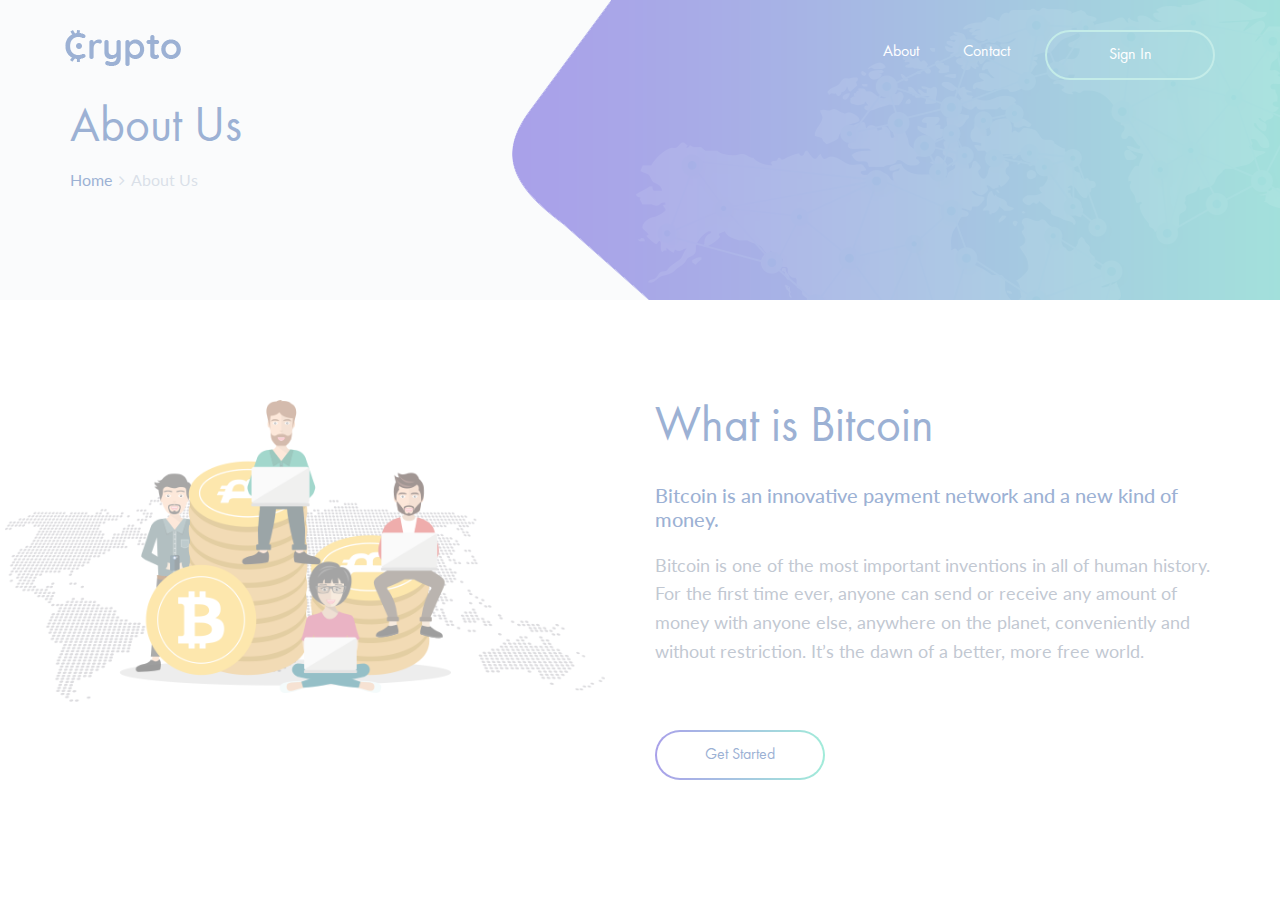
==== about.html @ a4b0d0f8 "Add cookies" ====
<!DOCTYPE html>
<html lang="en">
<head>
	<title>Cryptocurrency - Landing Page Template</title>
	<meta charset="UTF-8">
	<meta name="description" content="Cryptocurrency Landing Page Template">
	<meta name="keywords" content="cryptocurrency, unica, creative, html">
	<meta name="viewport" content="width=device-width, initial-scale=1.0">
	<!-- Favicon -->
	<link href="img/favicon.ico" rel="shortcut icon"/>

	<!-- Google Fonts -->
	<link href="https://fonts.googleapis.com/css?family=Lato" rel="stylesheet">

	<!-- Stylesheets -->
	<link rel="stylesheet" href="css/bootstrap.min.css"/>
	<link rel="stylesheet" href="css/font-awesome.min.css"/>
	<link rel="stylesheet" href="css/themify-icons.css"/>
	<link rel="stylesheet" href="css/owl.carousel.css"/>
	<link rel="stylesheet" href="css/style.css"/>


	<!--[if lt IE 9]>
	  <script src="https://oss.maxcdn.com/html5shiv/3.7.2/html5shiv.min.js"></script>
	  <script src="https://oss.maxcdn.com/respond/1.4.2/respond.min.js"></script>
	<![endif]-->

</head>
<body>
	<!-- Page Preloder -->
	<div id="preloder">
		<div class="loader"></div>
	</div>

	<!-- Header section -->
	<header class="header-section clearfix">
		<div class="container-fluid">
			<a href="index.html" class="site-logo">
				<img src="img/logo.png" alt="">
			</a>
			<div class="responsive-bar"><i class="fa fa-bars"></i></div>
			<a href="" class="user"><i class="fa fa-user"></i></a>
			<a href="" class="site-btn">Sign In</a>
			<nav class="main-menu">
				<ul class="menu-list">
					<li><a href="about.html">About</a></li>
					<li><a href="contact.html">Contact</a></li>
				</ul>
			</nav>
		</div>
	</header>
	<!-- Header section end -->


	<!-- Page info section -->
	<section class="page-info-section">
		<div class="container">
			<h2>About Us</h2>
			<div class="site-beradcamb">
				<a href="">Home</a>
				<span><i class="fa fa-angle-right"></i> About Us</span>
			</div>
		</div>
	</section>
	<!-- Page info end -->


	<!-- About section -->
	<section class="about-section spad">
		<div class="container">
			<div class="row">
				<div class="col-lg-6 offset-lg-6 about-text">
					<h2>What is Bitcoin</h2>
					<h5>Bitcoin is an innovative payment network and a new kind of money.</h5>
					<p>Bitcoin is one of the most important inventions in all of human history. For the first time ever, anyone can send or receive any amount of money with anyone else, anywhere on the planet, conveniently and without restriction. It’s the dawn of a better, more free world.</p>
					<a href="" class="site-btn sb-gradients sbg-line mt-5">Get Started</a>
				</div>
			</div>
			<div class="about-img">
				<img src="img/about-img.png" alt="">
			</div>
		</div>
	</section>
	
	<!--====== Javascripts & Jquery ======-->
	<script src="js/jquery-3.2.1.min.js"></script>
	<script src="js/owl.carousel.min.js"></script>
	<script src="js/main.js"></script>
</body>
</html>
---- css/themify-icons.css ----
@font-face {
	font-family: 'themify';
	src:url('../icon-fonts/themify.eot?-fvbane');
	src:url('../icon-fonts/themify.eot?#iefix-fvbane') format('embedded-opentype'),
		url('../icon-fonts/themify.woff?-fvbane') format('woff'),
		url('../icon-fonts/themify.ttf?-fvbane') format('truetype'),
		url('../icon-fonts/themify.svg?-fvbane#themify') format('svg');
	font-weight: normal;
	font-style: normal;
}

[class^="ti-"], [class*=" ti-"] {
	font-family: 'themify';
	speak: none;
	font-style: normal;
	font-weight: normal;
	font-variant: normal;
	text-transform: none;
	line-height: 1;

	/* Better Font Rendering =========== */
	-webkit-font-smoothing: antialiased;
	-moz-osx-font-smoothing: grayscale;
}

.ti-wand:before {
	content: "\e600";
}
.ti-volume:before {
	content: "\e601";
}
.ti-user:before {
	content: "\e602";
}
.ti-unlock:before {
	content: "\e603";
}
.ti-unlink:before {
	content: "\e604";
}
.ti-trash:before {
	content: "\e605";
}
.ti-thought:before {
	content: "\e606";
}
.ti-target:before {
	content: "\e607";
}
.ti-tag:before {
	content: "\e608";
}
.ti-tablet:before {
	content: "\e609";
}
.ti-star:before {
	content: "\e60a";
}
.ti-spray:before {
	content: "\e60b";
}
.ti-signal:before {
	content: "\e60c";
}
.ti-shopping-cart:before {
	content: "\e60d";
}
.ti-shopping-cart-full:before {
	content: "\e60e";
}
.ti-settings:before {
	content: "\e60f";
}
.ti-search:before {
	content: "\e610";
}
.ti-zoom-in:before {
	content: "\e611";
}
.ti-zoom-out:before {
	content: "\e612";
}
.ti-cut:before {
	content: "\e613";
}
.ti-ruler:before {
	content: "\e614";
}
.ti-ruler-pencil:before {
	content: "\e615";
}
.ti-ruler-alt:before {
	content: "\e616";
}
.ti-bookmark:before {
	content: "\e617";
}
.ti-bookmark-alt:before {
	content: "\e618";
}
.ti-reload:before {
	content: "\e619";
}
.ti-plus:before {
	content: "\e61a";
}
.ti-pin:before {
	content: "\e61b";
}
.ti-pencil:before {
	content: "\e61c";
}
.ti-pencil-alt:before {
	content: "\e61d";
}
.ti-paint-roller:before {
	content: "\e61e";
}
.ti-paint-bucket:before {
	content: "\e61f";
}
.ti-na:before {
	content: "\e620";
}
.ti-mobile:before {
	content: "\e621";
}
.ti-minus:before {
	content: "\e622";
}
.ti-medall:before {
	content: "\e623";
}
.ti-medall-alt:before {
	content: "\e624";
}
.ti-marker:before {
	content: "\e625";
}
.ti-marker-alt:before {
	content: "\e626";
}
.ti-arrow-up:before {
	content: "\e627";
}
.ti-arrow-right:before {
	content: "\e628";
}
.ti-arrow-left:before {
	content: "\e629";
}
.ti-arrow-down:before {
	content: "\e62a";
}
.ti-lock:before {
	content: "\e62b";
}
.ti-location-arrow:before {
	content: "\e62c";
}
.ti-link:before {
	content: "\e62d";
}
.ti-layout:before {
	content: "\e62e";
}
.ti-layers:before {
	content: "\e62f";
}
.ti-layers-alt:before {
	content: "\e630";
}
.ti-key:before {
	content: "\e631";
}
.ti-import:before {
	content: "\e632";
}
.ti-image:before {
	content: "\e633";
}
.ti-heart:before {
	content: "\e634";
}
.ti-heart-broken:before {
	content: "\e635";
}
.ti-hand-stop:before {
	content: "\e636";
}
.ti-hand-open:before {
	content: "\e637";
}
.ti-hand-drag:before {
	content: "\e638";
}
.ti-folder:before {
	content: "\e639";
}
.ti-flag:before {
	content: "\e63a";
}
.ti-flag-alt:before {
	content: "\e63b";
}
.ti-flag-alt-2:before {
	content: "\e63c";
}
.ti-eye:before {
	content: "\e63d";
}
.ti-export:before {
	content: "\e63e";
}
.ti-exchange-vertical:before {
	content: "\e63f";
}
.ti-desktop:before {
	content: "\e640";
}
.ti-cup:before {
	content: "\e641";
}
.ti-crown:before {
	content: "\e642";
}
.ti-comments:before {
	content: "\e643";
}
.ti-comment:before {
	content: "\e644";
}
.ti-comment-alt:before {
	content: "\e645";
}
.ti-close:before {
	content: "\e646";
}
.ti-clip:before {
	content: "\e647";
}
.ti-angle-up:before {
	content: "\e648";
}
.ti-angle-right:before {
	content: "\e649";
}
.ti-angle-left:before {
	content: "\e64a";
}
.ti-angle-down:before {
	content: "\e64b";
}
.ti-check:before {
	content: "\e64c";
}
.ti-check-box:before {
	content: "\e64d";
}
.ti-camera:before {
	content: "\e64e";
}
.ti-announcement:before {
	content: "\e64f";
}
.ti-brush:before {
	content: "\e650";
}
.ti-briefcase:before {
	content: "\e651";
}
.ti-bolt:before {
	content: "\e652";
}
.ti-bolt-alt:before {
	content: "\e653";
}
.ti-blackboard:before {
	content: "\e654";
}
.ti-bag:before {
	content: "\e655";
}
.ti-move:before {
	content: "\e656";
}
.ti-arrows-vertical:before {
	content: "\e657";
}
.ti-arrows-horizontal:before {
	content: "\e658";
}
.ti-fullscreen:before {
	content: "\e659";
}
.ti-arrow-top-right:before {
	content: "\e65a";
}
.ti-arrow-top-left:before {
	content: "\e65b";
}
.ti-arrow-circle-up:before {
	content: "\e65c";
}
.ti-arrow-circle-right:before {
	content: "\e65d";
}
.ti-arrow-circle-left:before {
	content: "\e65e";
}
.ti-arrow-circle-down:before {
	content: "\e65f";
}
.ti-angle-double-up:before {
	content: "\e660";
}
.ti-angle-double-right:before {
	content: "\e661";
}
.ti-angle-double-left:before {
	content: "\e662";
}
.ti-angle-double-down:before {
	content: "\e663";
}
.ti-zip:before {
	content: "\e664";
}
.ti-world:before {
	content: "\e665";
}
.ti-wheelchair:before {
	content: "\e666";
}
.ti-view-list:before {
	content: "\e667";
}
.ti-view-list-alt:before {
	content: "\e668";
}
.ti-view-grid:before {
	content: "\e669";
}
.ti-uppercase:before {
	content: "\e66a";
}
.ti-upload:before {
	content: "\e66b";
}
.ti-underline:before {
	content: "\e66c";
}
.ti-truck:before {
	content: "\e66d";
}
.ti-timer:before {
	content: "\e66e";
}
.ti-ticket:before {
	content: "\e66f";
}
.ti-thumb-up:before {
	content: "\e670";
}
.ti-thumb-down:before {
	content: "\e671";
}
.ti-text:before {
	content: "\e672";
}
.ti-stats-up:before {
	content: "\e673";
}
.ti-stats-down:before {
	content: "\e674";
}
.ti-split-v:before {
	content: "\e675";
}
.ti-split-h:before {
	content: "\e676";
}
.ti-smallcap:before {
	content: "\e677";
}
.ti-shine:before {
	content: "\e678";
}
.ti-shift-right:before {
	content: "\e679";
}
.ti-shift-left:before {
	content: "\e67a";
}
.ti-shield:before {
	content: "\e67b";
}
.ti-notepad:before {
	content: "\e67c";
}
.ti-server:before {
	content: "\e67d";
}
.ti-quote-right:before {
	content: "\e67e";
}
.ti-quote-left:before {
	content: "\e67f";
}
.ti-pulse:before {
	content: "\e680";
}
.ti-printer:before {
	content: "\e681";
}
.ti-power-off:before {
	content: "\e682";
}
.ti-plug:before {
	content: "\e683";
}
.ti-pie-chart:before {
	content: "\e684";
}
.ti-paragraph:before {
	content: "\e685";
}
.ti-panel:before {
	content: "\e686";
}
.ti-package:before {
	content: "\e687";
}
.ti-music:before {
	content: "\e688";
}
.ti-music-alt:before {
	content: "\e689";
}
.ti-mouse:before {
	content: "\e68a";
}
.ti-mouse-alt:before {
	content: "\e68b";
}
.ti-money:before {
	content: "\e68c";
}
.ti-microphone:before {
	content: "\e68d";
}
.ti-menu:before {
	content: "\e68e";
}
.ti-menu-alt:before {
	content: "\e68f";
}
.ti-map:before {
	content: "\e690";
}
.ti-map-alt:before {
	content: "\e691";
}
.ti-loop:before {
	content: "\e692";
}
.ti-location-pin:before {
	content: "\e693";
}
.ti-list:before {
	content: "\e694";
}
.ti-light-bulb:before {
	content: "\e695";
}
.ti-Italic:before {
	content: "\e696";
}
.ti-info:before {
	content: "\e697";
}
.ti-infinite:before {
	content: "\e698";
}
.ti-id-badge:before {
	content: "\e699";
}
.ti-hummer:before {
	content: "\e69a";
}
.ti-home:before {
	content: "\e69b";
}
.ti-help:before {
	content: "\e69c";
}
.ti-headphone:before {
	content: "\e69d";
}
.ti-harddrives:before {
	content: "\e69e";
}
.ti-harddrive:before {
	content: "\e69f";
}
.ti-gift:before {
	content: "\e6a0";
}
.ti-game:before {
	content: "\e6a1";
}
.ti-filter:before {
	content: "\e6a2";
}
.ti-files:before {
	content: "\e6a3";
}
.ti-file:before {
	content: "\e6a4";
}
.ti-eraser:before {
	content: "\e6a5";
}
.ti-envelope:before {
	content: "\e6a6";
}
.ti-download:before {
	content: "\e6a7";
}
.ti-direction:before {
	content: "\e6a8";
}
.ti-direction-alt:before {
	content: "\e6a9";
}
.ti-dashboard:before {
	content: "\e6aa";
}
.ti-control-stop:before {
	content: "\e6ab";
}
.ti-control-shuffle:before {
	content: "\e6ac";
}
.ti-control-play:before {
	content: "\e6ad";
}
.ti-control-pause:before {
	content: "\e6ae";
}
.ti-control-forward:before {
	content: "\e6af";
}
.ti-control-backward:before {
	content: "\e6b0";
}
.ti-cloud:before {
	content: "\e6b1";
}
.ti-cloud-up:before {
	content: "\e6b2";
}
.ti-cloud-down:before {
	content: "\e6b3";
}
.ti-clipboard:before {
	content: "\e6b4";
}
.ti-car:before {
	content: "\e6b5";
}
.ti-calendar:before {
	content: "\e6b6";
}
.ti-book:before {
	content: "\e6b7";
}
.ti-bell:before {
	content: "\e6b8";
}
.ti-basketball:before {
	content: "\e6b9";
}
.ti-bar-chart:before {
	content: "\e6ba";
}
.ti-bar-chart-alt:before {
	content: "\e6bb";
}
.ti-back-right:before {
	content: "\e6bc";
}
.ti-back-left:before {
	content: "\e6bd";
}
.ti-arrows-corner:before {
	content: "\e6be";
}
.ti-archive:before {
	content: "\e6bf";
}
.ti-anchor:before {
	content: "\e6c0";
}
.ti-align-right:before {
	content: "\e6c1";
}
.ti-align-left:before {
	content: "\e6c2";
}
.ti-align-justify:before {
	content: "\e6c3";
}
.ti-align-center:before {
	content: "\e6c4";
}
.ti-alert:before {
	content: "\e6c5";
}
.ti-alarm-clock:before {
	content: "\e6c6";
}
.ti-agenda:before {
	content: "\e6c7";
}
.ti-write:before {
	content: "\e6c8";
}
.ti-window:before {
	content: "\e6c9";
}
.ti-widgetized:before {
	content: "\e6ca";
}
.ti-widget:before {
	content: "\e6cb";
}
.ti-widget-alt:before {
	content: "\e6cc";
}
.ti-wallet:before {
	content: "\e6cd";
}
.ti-video-clapper:before {
	content: "\e6ce";
}
.ti-video-camera:before {
	content: "\e6cf";
}
.ti-vector:before {
	content: "\e6d0";
}
.ti-themify-logo:before {
	content: "\e6d1";
}
.ti-themify-favicon:before {
	content: "\e6d2";
}
.ti-themify-favicon-alt:before {
	content: "\e6d3";
}
.ti-support:before {
	content: "\e6d4";
}
.ti-stamp:before {
	content: "\e6d5";
}
.ti-split-v-alt:before {
	content: "\e6d6";
}
.ti-slice:before {
	content: "\e6d7";
}
.ti-shortcode:before {
	content: "\e6d8";
}
.ti-shift-right-alt:before {
	content: "\e6d9";
}
.ti-shift-left-alt:before {
	content: "\e6da";
}
.ti-ruler-alt-2:before {
	content: "\e6db";
}
.ti-receipt:before {
	content: "\e6dc";
}
.ti-pin2:before {
	content: "\e6dd";
}
.ti-pin-alt:before {
	content: "\e6de";
}
.ti-pencil-alt2:before {
	content: "\e6df";
}
.ti-palette:before {
	content: "\e6e0";
}
.ti-more:before {
	content: "\e6e1";
}
.ti-more-alt:before {
	content: "\e6e2";
}
.ti-microphone-alt:before {
	content: "\e6e3";
}
.ti-magnet:before {
	content: "\e6e4";
}
.ti-line-double:before {
	content: "\e6e5";
}
.ti-line-dotted:before {
	content: "\e6e6";
}
.ti-line-dashed:before {
	content: "\e6e7";
}
.ti-layout-width-full:before {
	content: "\e6e8";
}
.ti-layout-width-default:before {
	content: "\e6e9";
}
.ti-layout-width-default-alt:before {
	content: "\e6ea";
}
.ti-layout-tab:before {
	content: "\e6eb";
}
.ti-layout-tab-window:before {
	content: "\e6ec";
}
.ti-layout-tab-v:before {
	content: "\e6ed";
}
.ti-layout-tab-min:before {
	content: "\e6ee";
}
.ti-layout-slider:before {
	content: "\e6ef";
}
.ti-layout-slider-alt:before {
	content: "\e6f0";
}
.ti-layout-sidebar-right:before {
	content: "\e6f1";
}
.ti-layout-sidebar-none:before {
	content: "\e6f2";
}
.ti-layout-sidebar-left:before {
	content: "\e6f3";
}
.ti-layout-placeholder:before {
	content: "\e6f4";
}
.ti-layout-menu:before {
	content: "\e6f5";
}
.ti-layout-menu-v:before {
	content: "\e6f6";
}
.ti-layout-menu-separated:before {
	content: "\e6f7";
}
.ti-layout-menu-full:before {
	content: "\e6f8";
}
.ti-layout-media-right-alt:before {
	content: "\e6f9";
}
.ti-layout-media-right:before {
	content: "\e6fa";
}
.ti-layout-media-overlay:before {
	content: "\e6fb";
}
.ti-layout-media-overlay-alt:before {
	content: "\e6fc";
}
.ti-layout-media-overlay-alt-2:before {
	content: "\e6fd";
}
.ti-layout-media-left-alt:before {
	content: "\e6fe";
}
.ti-layout-media-left:before {
	content: "\e6ff";
}
.ti-layout-media-center-alt:before {
	content: "\e700";
}
.ti-layout-media-center:before {
	content: "\e701";
}
.ti-layout-list-thumb:before {
	content: "\e702";
}
.ti-layout-list-thumb-alt:before {
	content: "\e703";
}
.ti-layout-list-post:before {
	content: "\e704";
}
.ti-layout-list-large-image:before {
	content: "\e705";
}
.ti-layout-line-solid:before {
	content: "\e706";
}
.ti-layout-grid4:before {
	content: "\e707";
}
.ti-layout-grid3:before {
	content: "\e708";
}
.ti-layout-grid2:before {
	content: "\e709";
}
.ti-layout-grid2-thumb:before {
	content: "\e70a";
}
.ti-layout-cta-right:before {
	content: "\e70b";
}
.ti-layout-cta-left:before {
	content: "\e70c";
}
.ti-layout-cta-center:before {
	content: "\e70d";
}
.ti-layout-cta-btn-right:before {
	content: "\e70e";
}
.ti-layout-cta-btn-left:before {
	content: "\e70f";
}
.ti-layout-column4:before {
	content: "\e710";
}
.ti-layout-column3:before {
	content: "\e711";
}
.ti-layout-column2:before {
	content: "\e712";
}
.ti-layout-accordion-separated:before {
	content: "\e713";
}
.ti-layout-accordion-merged:before {
	content: "\e714";
}
.ti-layout-accordion-list:before {
	content: "\e715";
}
.ti-ink-pen:before {
	content: "\e716";
}
.ti-info-alt:before {
	content: "\e717";
}
.ti-help-alt:before {
	content: "\e718";
}
.ti-headphone-alt:before {
	content: "\e719";
}
.ti-hand-point-up:before {
	content: "\e71a";
}
.ti-hand-point-right:before {
	content: "\e71b";
}
.ti-hand-point-left:before {
	content: "\e71c";
}
.ti-hand-point-down:before {
	content: "\e71d";
}
.ti-gallery:before {
	content: "\e71e";
}
.ti-face-smile:before {
	content: "\e71f";
}
.ti-face-sad:before {
	content: "\e720";
}
.ti-credit-card:before {
	content: "\e721";
}
.ti-control-skip-forward:before {
	content: "\e722";
}
.ti-control-skip-backward:before {
	content: "\e723";
}
.ti-control-record:before {
	content: "\e724";
}
.ti-control-eject:before {
	content: "\e725";
}
.ti-comments-smiley:before {
	content: "\e726";
}
.ti-brush-alt:before {
	content: "\e727";
}
.ti-youtube:before {
	content: "\e728";
}
.ti-vimeo:before {
	content: "\e729";
}
.ti-twitter:before {
	content: "\e72a";
}
.ti-time:before {
	content: "\e72b";
}
.ti-tumblr:before {
	content: "\e72c";
}
.ti-skype:before {
	content: "\e72d";
}
.ti-share:before {
	content: "\e72e";
}
.ti-share-alt:before {
	content: "\e72f";
}
.ti-rocket:before {
	content: "\e730";
}
.ti-pinterest:before {
	content: "\e731";
}
.ti-new-window:before {
	content: "\e732";
}
.ti-microsoft:before {
	content: "\e733";
}
.ti-list-ol:before {
	content: "\e734";
}
.ti-linkedin:before {
	content: "\e735";
}
.ti-layout-sidebar-2:before {
	content: "\e736";
}
.ti-layout-grid4-alt:before {
	content: "\e737";
}
.ti-layout-grid3-alt:before {
	content: "\e738";
}
.ti-layout-grid2-alt:before {
	content: "\e739";
}
.ti-layout-column4-alt:before {
	content: "\e73a";
}
.ti-layout-column3-alt:before {
	content: "\e73b";
}
.ti-layout-column2-alt:before {
	content: "\e73c";
}
.ti-instagram:before {
	content: "\e73d";
}
.ti-google:before {
	content: "\e73e";
}
.ti-github:before {
	content: "\e73f";
}
.ti-flickr:before {
	content: "\e740";
}
.ti-facebook:before {
	content: "\e741";
}
.ti-dropbox:before {
	content: "\e742";
}
.ti-dribbble:before {
	content: "\e743";
}
.ti-apple:before {
	content: "\e744";
}
.ti-android:before {
	content: "\e745";
}
.ti-save:before {
	content: "\e746";
}
.ti-save-alt:before {
	content: "\e747";
}
.ti-yahoo:before {
	content: "\e748";
}
.ti-wordpress:before {
	content: "\e749";
}
.ti-vimeo-alt:before {
	content: "\e74a";
}
.ti-twitter-alt:before {
	content: "\e74b";
}
.ti-tumblr-alt:before {
	content: "\e74c";
}
.ti-trello:before {
	content: "\e74d";
}
.ti-stack-overflow:before {
	content: "\e74e";
}
.ti-soundcloud:before {
	content: "\e74f";
}
.ti-sharethis:before {
	content: "\e750";
}
.ti-sharethis-alt:before {
	content: "\e751";
}
.ti-reddit:before {
	content: "\e752";
}
.ti-pinterest-alt:before {
	content: "\e753";
}
.ti-microsoft-alt:before {
	content: "\e754";
}
.ti-linux:before {
	content: "\e755";
}
.ti-jsfiddle:before {
	content: "\e756";
}
.ti-joomla:before {
	content: "\e757";
}
.ti-html5:before {
	content: "\e758";
}
.ti-flickr-alt:before {
	content: "\e759";
}
.ti-email:before {
	content: "\e75a";
}
.ti-drupal:before {
	content: "\e75b";
}
.ti-dropbox-alt:before {
	content: "\e75c";
}
.ti-css3:before {
	content: "\e75d";
}
.ti-rss:before {
	content: "\e75e";
}
.ti-rss-alt:before {
	content: "\e75f";
}
---- css/style.css ----
/* =================================
------------------------------------
  Cryptocurrency - Landing Page
  Version: 1.0
 ------------------------------------ 
 ====================================*/



/*----------------------------------------*/
/* Template default CSS
/*----------------------------------------*/

@font-face {
	font-family: 'Futura';
	src: url("../fonts/Futura.woff");
}

html,
body {
	height: 100%;
	font-family: "Lato", sans-serif;
	-webkit-font-smoothing: antialiased;
	font-smoothing: antialiased;
}

h1,
h2,
h3,
h4,
h5,
h6 {
	color: #20509e;
	margin: 0;
	font-weight: 500;
	font-family: "Futura", sans-serif;
}

h1 {
	font-size: 70px;
}

h2 {
	font-size: 48px;
}

h3 {
	font-size: 30px;
}

h4 {
	font-size: 24px;
}

h5 {
	font-size: 20px;
}

h6 {
	font-size: 14px;
}

p {
	font-size: 15.7px;
	color: #75849a;
	line-height: 1.6;
}

img {
	max-width: 100%;
}

input:focus,
select:focus,
button:focus,
textarea:focus {
	outline: none;
}

a:hover,
a:focus {
	text-decoration: none;
	outline: none;
}

ul,
ol {
	padding: 0;
	margin: 0;
}

/*---------------------
	Helper CSS
-----------------------*/

.spad {
	padding-top: 100px;
	padding-bottom: 90px;
}

.section-title {
	margin-bottom: 60px;
}

.section-title h2 {
	margin-bottom: 20px;
}

.section-title p {
	margin-bottom: 0;
}

.set-bg {
	background-repeat: no-repeat;
	background-size: cover;
	background-position: center 0;
}

.text-white h1,
.text-white h2,
.text-white h3,
.text-white h4,
.text-white h5,
.text-white p,
.text-white span,
.text-white li,
.text-white a {
	color: #fff;
}

/*---------------------
	Commom elements
-----------------------*/

/* Buttons */

.site-btn {
	position: relative;
	display: inline-block;
	padding: 15px 30px;
	font-size: 16px;
	font-weight: 500;
	line-height: 16px;
	border-radius: 50px;
	font-family: "Futura", sans-serif;
	min-width: 170px;
	text-align: center;
	border: 2px solid #7ad4cc;
	cursor: pointer;
	color: #fff;
}

.meta {
	border-color: #fff;
	
}

.site-btn:hover {
	color: #fff;
}

.site-btn.no-radius {
	border-radius: 2px;
}

.site-btn.sb-full-- {
	display: block;
	width: 100%;
	border-radius: 0;
}

.site-btn.sb-gradients {
	padding: 17px 32px;
	border: none;
	color: #fff;
}

.site-btn.sb-gradients.sbg-line {
	color: #20509e;
	z-index: 1;
}

.site-btn.sb-gradients.sbg-line:after {
	position: absolute;
	content: '';
	width: calc(100% - 4px);
	height: calc(100% - 4px);
	background: #fff;
	top: 2px;
	left: 2px;
	z-index: -1;
	border-radius: 50px;
}

.site-btn.sb-gradients.sbg-line:hover {
	color: #20509e;
}

.gradient-bg,
.site-btn.sb-gradients,
.member-social a:hover,
.single-blog-page .social-share a:hover,
.comment .comment-content .c-btn:hover,
.comment-form label {
	/* FF3.6-15 */
	/* Chrome10-25,Safari5.1-6 */
	background: -webkit-gradient(linear, left top, right top, from(#3e2bce), color-stop(100%, #2dd3aa), color-stop(100%, #2dd3aa), to(#2dd3aa));
	background: -o-linear-gradient(left, #3e2bce 0%, #2dd3aa 100%, #2dd3aa 100%, #2dd3aa 100%);
	background: linear-gradient(to right, #3e2bce 0%, #2dd3aa 100%, #2dd3aa 100%, #2dd3aa 100%);
	/* W3C, IE10+, FF16+, Chrome26+, Opera12+, Safari7+ */
	filter: progid:DXImageTransform.Microsoft.gradient( startColorstr='#3e2bce', endColorstr='#2dd3aa', GradientType=1);
	/* IE6-9 */
}

/* Image Popup */

.img-popup-warp .mfp-content,
.img-popup-warp.mfp-ready.mfp-removing .mfp-content {
	opacity: 0;
	-webkit-transform: scale(0.8);
	-ms-transform: scale(0.8);
	transform: scale(0.8);
	-webkit-transition: all 0.4s;
	-o-transition: all 0.4s;
	transition: all 0.4s;
}

.img-popup-warp.mfp-ready .mfp-content {
	opacity: 1;
	-webkit-transform: scale(1);
	-ms-transform: scale(1);
	transform: scale(1);
}

/* Preloder */

#preloder {
	position: fixed;
	width: 100%;
	height: 100%;
	top: 0;
	left: 0;
	z-index: 999999;
	background: #fff;
}

.loader {
	width: 40px;
	height: 40px;
	position: absolute;
	top: 50%;
	left: 50%;
	margin-top: -13px;
	margin-left: -13px;
	border-radius: 60px;
	animation: loader 0.8s linear infinite;
	-webkit-animation: loader 0.8s linear infinite;
}

@keyframes loader {
	0% {
		-webkit-transform: rotate(0deg);
		        transform: rotate(0deg);
		border: 4px solid #f44336;
		border-left-color: transparent;
	}
	50% {
		-webkit-transform: rotate(180deg);
		        transform: rotate(180deg);
		border: 4px solid #673ab7;
		border-left-color: transparent;
	}
	100% {
		-webkit-transform: rotate(360deg);
		        transform: rotate(360deg);
		border: 4px solid #f44336;
		border-left-color: transparent;
	}
}

@-webkit-keyframes loader {
	0% {
		-webkit-transform: rotate(0deg);
		border: 4px solid #f44336;
		border-left-color: transparent;
	}
	50% {
		-webkit-transform: rotate(180deg);
		border: 4px solid #673ab7;
		border-left-color: transparent;
	}
	100% {
		-webkit-transform: rotate(360deg);
		border: 4px solid #f44336;
		border-left-color: transparent;
	}
}

/*---------------------
	Header section
-----------------------*/

.header-section {
	position: absolute;
	width: 100%;
	top: 0;
	padding: 30px 50px 0;
	z-index: 99;
}

.header-section .site-btn {
	float: right;
	margin-left: 60px;
}

.header-section .responsive-bar,
.header-section .user {
	display: none;
}

.main-menu {
	float: right;
}

.menu-list {
	list-style: none;
}

.menu-list li {
	display: inline;
}

.menu-list li a {
	display: inline-block;
	font-family: "Futura", sans-serif;
	font-size: 16px;
	padding: 10px 5px;
	margin-right: 30px;
	color: #fff;
}

/*---------------------
	Hero Section
-----------------------*/

.hero-section {
	height: 900px;
	padding-top: 260px;
	display: block;
	background-image: url("../img/hero-bg.png");
	background-size: cover;
	background-color: #f3f7f9;
	background-position: right top;
	background-repeat: no-repeat;
	position: relative;
	overflow: hidden;
}

.hero-section .laptop-image {
	width: 685px;
	max-width: none;
	position: relative;
	left: 80px;
}

.hero-text {
	padding-top: 60px;
}

.hero-text h2 {
	font-size: 70px;
	margin-bottom: 35px;
}

.hero-text h2 span {
	color: #16d0c5;
}

.hero-text h4 {
	color: #75849a;
	font-size: 22px;
}

.hero-subscribe-from {
	margin-top: 50px;
	display: block;
}

.hero-subscribe-from input {
	width: 315px;
	border: 1px solid #ebebeb;
	background: #fff;
	height: 48px;
	padding: 0 25px;
	border-radius: 50px;
	font-family: "Futura", sans-serif;
	font-size: 16px;
	margin-right: 8px;
	margin-bottom: 20px;
}

/*---------------------
  About Section
-----------------------*/

.about-section .container {
	position: relative;
}

.about-text h2 {
	font-size: 48px;
	margin-bottom: 25px;
}

.about-text h5 {
	font-family: "Lato", sans-serif;
	margin-bottom: 20px;
}

.about-text p {
	font-size: 18px;
}

.about-img {
	position: absolute;
	top: 0;
	left: -120px;
	width: 662px;
}

/*---------------------
  Feature Section
-----------------------*/

.features-section .container {
	margin-bottom: -45px;
}

.feature {
	margin-bottom: 45px;
}

.feature i {
	font-size: 48px;
	float: left;
	padding-top: 10px;
}

.feature .feature-content {
	padding-left: 70px;
}

.feature .feature-content h4 {
	margin-bottom: 15px;
}

.feature .readmore {
	text-decoration: underline;
	line-height: 1.2;
}

/*---------------------
	Process Section
-----------------------*/

.process:last-child .process-step:after {
	display: none;
}

.process-step {
	position: relative;
	text-align: center;
	padding: 35px;
	margin-top: 30px;
	-webkit-box-shadow: 0 14px 43px rgba(33, 54, 61, 0.15);
	        box-shadow: 0 14px 43px rgba(33, 54, 61, 0.15);
}

.process-step .process-icon {
	height: 55px;
	margin-bottom: 30px;
	padding-top: 5px;
}

.process-step h4 {
	margin-bottom: 15px;
}

.process-step p {
	margin-bottom: 0;
}

.process-step:after {
	position: absolute;
	content: '';
	width: 275px;
	height: 56px;
	top: -40px;
	right: -40%;
	background: url("../img/process-line.png") no-repeat scroll 0 0/cover;
}

/*---------------------
	Fact Section
-----------------------*/

.fact-section {
	padding: 100px 0;
}

.fact {
	display: inline-block;
	position: relative;
}

.fact h2 {
	float: left;
	color: #16d0c5;
	font-size: 60px;
	margin-right: 20px;
}

.fact p {
	float: left;
	padding-top: 14px;
	line-height: 1.4;
	color: #fff;
	text-transform: uppercase;
}

.fact i {
	position: absolute;
	right: -20px;
	top: -10px;
	font-size: 90px;
	color: #fff;
	z-index: 0;
	opacity: 0.1;
}

/*---------------------
	Team Section
-----------------------*/

.team-section {
	background: #f3f7f9;
	overflow: hidden;
}

.team-members {
	margin: 0 -10px;
}

.member {
	background: #fff;
	width: calc(20% - 25px);
	display: inline-block;
	margin: 0 10px;
	text-align: center;
	padding: 50px 10px;
	-webkit-box-shadow: 1px 1px 1px rgba(33, 54, 61, 0.15);
	        box-shadow: 1px 1px 1px rgba(33, 54, 61, 0.15);
	border-radius: 10px;
	position: relative;
}

.member h2 {
	font-size: 22px;
	margin-bottom: 5px;
}

.member span {
	font-size: 14px;
	color: #75849a;
	display: block;
}

.member .member-text {
	-webkit-transition: all 0.4s;
	-o-transition: all 0.4s;
	transition: all 0.4s;
	opacity: 1;
}

.member:hover {
	-webkit-box-shadow: 1px 14px 43px rgba(33, 54, 61, 0.15);
	        box-shadow: 1px 14px 43px rgba(33, 54, 61, 0.15);
}

.member:hover .member-info {
	opacity: 1;
}

.member:hover .member-text {
	opacity: 0;
}

.member-img {
	width: 230px;
	height: 230px;
	display: inline-block;
	border-radius: 50%;
	margin-bottom: 25px;
}

.member-social {
	padding-top: 25px;
	background: #fff;
	position: relative;
	z-index: 2;
}

.member-social a {
	width: 50px;
	height: 50px;
	display: inline-block;
	border-radius: 50%;
	background: #cbd3df;
	color: #fff;
	padding-top: 13px;
	margin: 0 8px;
}

.member-meta {
	padding-left: 85px;
}

.member-info {
	padding: 50px 60px 10px;
	position: absolute;
	width: 100%;
	top: 0;
	left: 0;
	text-align: left;
	opacity: 0;
	-webkit-transition: all 0.4s;
	-o-transition: all 0.4s;
	transition: all 0.4s;
	height: 380px;
	overflow-y: auto;
}

.member-info p {
	display: block;
	padding-top: 25px;
	margin-bottom: 0;
}

.member-img.mf {
	width: 60px;
	height: 60px;
	opacity: 1;
	float: left;
	margin-bottom: 0;
}

/*---------------------
  Review Section
-----------------------*/

.review-meta-slider {
	position: relative;
	width: 300px;
}

.author-meta {
	padding: 50px 0 70px;
	position: relative;
	text-align: center;
}

.author-meta:last-child {
	margin-right: 0;
}

.author-avatar {
	width: 80px;
	height: 80px;
	border: 6px solid #fff;
	border-radius: 50%;
	-webkit-box-shadow: 0px 16px 21px rgba(33, 54, 61, 0.15);
	        box-shadow: 0px 16px 21px rgba(33, 54, 61, 0.15);
	display: inline-block;
}

.author-avatar h4 {
	font-size: 22px;
}

.author-avatar p {
	font-size: 14px;
}

.author-name {
	position: absolute;
	width: 280px;
	left: -50%;
	bottom: -10px;
	margin-left: -50px;
	text-align: center;
	visibility: hidden;
}

.center .author-meta {
	top: -6px;
}

.center .author-name {
	visibility: visible;
}

.center .author-avatar {
	width: 100px;
	height: 100px;
}

.review-text p {
	font-size: 22px;
}

.review-text-slider .owl-nav {
	padding-top: 15px;
}

.review-text-slider .owl-prev,
.review-text-slider .owl-next {
	width: 50px;
	height: 50px;
	display: inline-block;
	background: #cbd3df;
	color: #fff;
	font-size: 24px;
	text-align: center;
	margin-right: 10px;
	border-radius: 50%;
	padding-top: 8px;
}

.pull-3 {
	right: 66.666667%;
}

.push-8 {
	left: 33.333333%;
}

/*---------------------
	Newsletter Section
-----------------------*/

.newsletter-section {
	padding: 50px 0;
}

.newsletter-text h2 {
	font-size: 36px;
	margin-bottom: 10px;
}

.newsletter-text p {
	margin-bottom: 0;
}

.newsletter-form {
	position: relative;
	margin-top: 20px;
	padding-left: 40px;
}

.newsletter-form input {
	width: 100%;
	font-size: 16px;
	padding: 12px 30px;
	border: none;
	border-radius: 50px;
	padding-right: 160px;
	background: rgba(255, 255, 255, 0.2);
	color: #fff;
}

.newsletter-form button {
	position: absolute;
	right: 0;
	top: 0;
	height: 100%;
	border: none;
	border-radius: 0px 50px 50px 0px;
	min-width: 140px;
	background: #fff;
	color: #20509e;
	font-size: 14px;
	font-weight: 600;
	cursor: pointer;
}

.newsletter-form ::-webkit-input-placeholder {
	color: #fff;
}

.newsletter-form :-ms-input-placeholder {
	color: #fff;
}

.newsletter-form ::-ms-input-placeholder {
	color: #fff;
}

.newsletter-form ::placeholder {
	color: #fff;
}

/*---------------------
  Blog Section
-----------------------*/

.blog-section {
	background: #f3f7f9;
}

.blog-thumb {
	margin-bottom: 0;
}

.blog-text {
	background: #fff;
	padding: 30px;
	-webkit-box-shadow: 0px 23px 49px rgba(33, 54, 61, 0.1);
	        box-shadow: 0px 23px 49px rgba(33, 54, 61, 0.1);
}

.blog-text .post-date {
	font-size: 14px;
	font-family: "Futura", sans-serif;
	color: #16d0c5;
	text-transform: uppercase;
	margin-bottom: 15px;
	display: block;
	letter-spacing: 2px;
}

.blog-text .blog-title {
	font-size: 22px;
	margin-bottom: 20px;
}

.blog-text .blog-title a {
	color: #20509e;
}

.blog-text .post-meta a {
	font-size: 13px;
	color: #75849a;
	margin-right: 25px;
}

.blog-text .post-meta a:last-child {
	margin-right: 0;
}

.blog-text .post-meta a span {
	color: #cbd3df;
}

.blog-text .post-meta a i {
	color: #16d0c5;
}

.post-loadmore {
	width: 100%;
	border-radius: 0px;
}

.post-loadmore.site-btn.sb-gradients.sbg-line:after {
	border-radius: 0px;
}

/*---------------------
	Footer Section
-----------------------*/

.footer-widget span {
	color: #acb9cc;
}

.footer-widget p {
	margin-bottom: 20px;
}

.footer-widget .widget-title {
	margin-bottom: 30px;
	font-size: 20px;
}

.footer-widget ul {
	list-style: none;
}

.footer-widget ul a {
	font-size: 16px;
	color: #75849a;
	display: block;
	margin-bottom: 12px;
}

.footer-widget ul li:last-child a {
	margin-bottom: 0;
}

.social a {
	width: 40px;
	height: 40px;
	border-radius: 50%;
	color: #fff;
	display: inline-block;
	margin-right: 10px;
	text-align: center;
	padding-top: 7px;
	font-size: 18px;
}

.social a:last-child {
	margin-right: 0;
}

.social .facebook {
	background: #4b6cd0;
}

.social .google {
	background: #f03b3b;
}

.social .instagram {
	background: #bb8950;
}

.social .twitter {
	background: #49a7f3;
}

.footer-bottom {
	border-top: 1px solid #ebebeb;
	padding: 30px 0;
}

.footer-nav {
	list-style: none;
}

.footer-nav li {
	display: inline-block;
}

.footer-nav li a {
	color: #75849a;
	font-size: 14px;
	margin-left: 20px;
}

/*---------------------
	Other Pages
----------------------
======================*/

.page-info-section {
	height: 300px;
	background-image: url("../img/page-info-bg.png");
	background-size: cover;
	background-color: #f3f7f9;
	background-position: right top;
	background-repeat: no-repeat;
	position: relative;
	overflow: hidden;
	display: block;
	padding-top: 100px;
}

.page-info-section h2 {
	font-size: 48px;
}

.site-beradcamb {
	padding-top: 10px;
}

.site-beradcamb a {
	color: #20509e;
	font-size: 16px;
}

.site-beradcamb span {
	color: #acb9cc;
	font-size: 16px;
}

.site-beradcamb i {
	margin: 0 3px;
}

/*---------------------
  Blog page
-----------------------*/

.blog-page .blog-item {
	margin-bottom: 30px;
}

.blog-page .readmore {
	color: #20509e;
}

.blog-page .readmore i {
	color: #16d0c5;
}

.bi-feature .post-meta {
	margin-bottom: 30px;
}

.bi-feature .blog-text .blog-title {
	font-size: 36px;
}

.widget-area {
	padding: 30px;
	-webkit-box-shadow: 0px 23px 49px rgba(33, 54, 61, 0.15);
	        box-shadow: 0px 23px 49px rgba(33, 54, 61, 0.15);
	margin-bottom: 32px;
}

.widget-area .widget-title {
	margin-bottom: 25px;
}

.widget-area .widget {
	margin-bottom: 20px;
}

.widget-area .widget .widget-title {
	padding-bottom: 30px;
	margin-bottom: 30px;
	border-bottom: 1px solid #ebebeb;
	line-height: 24px;
}

.widget-area .widget ul {
	list-style: none;
}

.widget-area .widget ul a {
	display: inline-block;
	font-size: 16px;
	color: #20509e;
	margin-bottom: 20px;
}

.widget-area .widget ul a:hover {
	color: #16d0c5;
}

.widget-area .widget .popular-posts span {
	color: #16d0c5;
	font-size: 12px;
	display: block;
	margin-bottom: 7px;
	text-transform: uppercase;
}

.widget-area .widget .popular-posts h5 a {
	font-size: 18px;
	color: #20509e;
}

.widget-area .widget .popular-posts h5 a:hover {
	color: #20509e;
}

.widget-area .widget .twitter-widget li {
	margin-bottom: 20px;
}

.widget-area .widget .twitter-widget span {
	color: #16d0c5;
	font-size: 12px;
	display: block;
	text-transform: uppercase;
}

.widget-area .widget .twitter-widget h5 {
	font-size: 18px;
	color: #20509e;
	margin-bottom: 5px;
}

.widget-area .widget .twitter-widget a {
	font-size: 18px;
	color: #1f6ae5;
	display: block;
	margin-bottom: 5px;
}

.widget-area .widget .twitter-widget a:hover {
	color: #1f6ae5;
}

.widget-area .widget-subscribe-from {
	padding-top: 10px;
	display: block;
}

.widget-area .widget-subscribe-from input {
	margin-right: 0;
	margin-bottom: 20px;
	width: 100%;
	background: #f3f7f9;
	border: 1px solid #ebebeb;
	padding: 15px 20px;
	font-size: 14px;
}

.single-blog-page blockquote {
	font-size: 24px;
	color: #20509e;
	padding-left: 25px;
	border-left: 2px solid #16d0c5;
	line-height: normal;
	margin: 40px 0;
	display: block;
}

.single-blog-page blockquote span {
	display: block;
	font-size: 16px;
	color: #16d0c5;
	padding-top: 10px;
}

.single-blog-page .post-tags a {
	display: inline-block;
	font-size: 11px;
	text-transform: uppercase;
	padding: 6px 15px;
	margin-right: 2px;
	margin-top: 5px;
	color: #75849a;
	background: #f3f7f9;
	border: 1px solid #ebebeb;
	margin-right: 5px;
}

.single-blog-page .social-share {
	display: block;
	text-align: right;
}

.single-blog-page .social-share p {
	display: inline-block;
	font-size: 14px;
	margin-right: 10px;
	color: #595959;
}

.single-blog-page .social-share a {
	display: inline-block;
	width: 40px;
	height: 40px;
	margin-left: 8px;
	text-align: center;
	border-radius: 40px;
	background: #f3f7f9;
	color: #75849a;
	padding-top: 9px;
	font-size: 14px;
	-webkit-box-shadow: 0 0 0 1px #ebebeb;
	        box-shadow: 0 0 0 1px #ebebeb;
	-webkit-transition: all 0.4s;
	-o-transition: all 0.4s;
	transition: all 0.4s;
}

.single-blog-page .social-share a:hover {
	color: #fff;
}

.releted-posts {
	padding-top: 50px;
	margin-top: 25px;
	border-top: 1px solid #ebebeb;
}

.releted-posts .blog-item {
	padding-top: 25px;
}

.releted-posts .blog-text {
	-webkit-box-shadow: 0 0 0 1px #ebebeb;
	        box-shadow: 0 0 0 1px #ebebeb;
	padding: 28px 28px 20px;
}

.releted-posts .blog-text .blog-title {
	font-size: 22px;
}

.releted-posts .post-meta {
	margin-bottom: 0;
}

.comment-area {
	padding-top: 50px;
}

.comment-list {
	padding-top: 40px;
	margin-top: 25px;
	border-top: 1px solid #ebebeb;
	list-style: none;
}

.comment-list .replay-comment-list {
	list-style: none;
	margin-left: 14%;
}

.comment {
	margin-bottom: 40px;
}

.comment .comment-avator {
	float: left;
	width: 70px;
	height: 70px;
	border-radius: 50%;
}

.comment .comment-content {
	padding-left: 100px;
}

.comment .comment-content h5 {
	font-size: 18px;
	margin-bottom: 10px;
}

.comment .comment-content h5 span {
	font-size: 12px;
	color: #acb9cc;
	font-family: "Lato", sans-serif;
}

.comment .comment-content p {
	margin-bottom: 0;
}

.comment .comment-content .c-btn {
	font-family: "Futura", sans-serif;
	display: inline-block;
	font-size: 14px;
	border: 1px solid #ebebeb;
	background: #f3f7f9;
	color: #20509e;
	padding: 4px 25px;
	border-radius: 2px;
	margin-right: 5px;
	margin-top: 20px;
}

.comment .comment-content .c-btn:hover {
	color: #fff;
}

.comment-form .form-group {
	position: relative;
	padding: 1px;
	margin-bottom: 20px;
}

.comment-form input,
.comment-form textarea {
	width: 100%;
	padding: 11px 20px;
	border: none;
	border: 1px solid #e5e5e5;
	position: relative;
	z-index: 1;
	-webkit-transition: all 0.3s ease;
	-o-transition: all 0.3s ease;
	transition: all 0.3s ease;
}

.comment-form input:focus,
.comment-form textarea:focus {
	border-color: transparent;
}

.comment-form input:focus+label,
.comment-form textarea:focus+label {
	opacity: 1;
}

.comment-form label {
	position: absolute;
	width: 100%;
	height: 100%;
	left: 0;
	top: 0;
	display: block;
	opacity: 0;
	-webkit-transition: all 0.3s ease;
	-o-transition: all 0.3s ease;
	transition: all 0.3s ease;
}

.comment-form textarea {
	height: 115px;
	display: -ms-grid;
	display: grid;
}

/*---------------------
	Contact page
-----------------------*/

.contact-form {
	padding-right: 35px;
}

.contact-form h5 {
	font-size: 16px;
	font-family: "Lato", sans-serif;
}

.contact-form h5 span {
	color: #16d0c5;
}

.contact-form .form-group {
	position: relative;
	margin-bottom: 20px;
}

.contact-form .form-group span {
	position: absolute;
	right: 0;
	top: 10px;
	font-size: 16px;
	color: #7bc063;
	opacity: 0;
	-webkit-transition: all 0.3s;
	-o-transition: all 0.3s;
	transition: all 0.3s;
}

.contact-form .form-group span.active {
	opacity: 1;
}

.contact-form .check-form {
	padding-right: 20px;
}

.contact-form input,
.contact-form textarea {
	width: 100%;
	height: 50px;
	border: none;
	border-bottom: 1px solid #ebebeb;
	font-size: 16px;
	padding-bottom: 10px;
	color: #20509e;
}

.contact-form input:focus,
.contact-form textarea:focus {
	border-color: #20509e;
}

.contact-form textarea {
	padding-bottom: 10px;
	padding-top: 10px;
	height: 115px;
}

.contact-form .contact-type .ct-label {
	display: inline-block;
	position: relative;
	padding-left: 20px;
	margin-bottom: 12px;
	margin-right: 40px;
	cursor: pointer;
	font-size: 16px;
	color: #acb9cc;
	-webkit-user-select: none;
	-moz-user-select: none;
	-ms-user-select: none;
	user-select: none;
}

.contact-form .contact-type .ct-label input {
	position: absolute;
	opacity: 0;
	cursor: pointer;
}

.contact-form .contact-type .ct-label input:checked~.checkmark:after {
	content: '\f111';
	color: #16d0c5;
}

.contact-form .contact-type .ct-label .checkmark {
	position: absolute;
	top: 3px;
	left: 0;
	height: 25px;
	width: 25px;
}

.contact-form .contact-type .ct-label .checkmark:after {
	position: absolute;
	content: "\f10c";
	font-family: 'FontAwesome';
	font-size: 14px;
}

.contact-form .contact-type .ct-label:last-child {
	margin-right: 0;
}

.contact-form ::-webkit-input-placeholder {
	color: #acb9cc;
}

.contact-form :-ms-input-placeholder {
	color: #acb9cc;
}

.contact-form ::-ms-input-placeholder {
	color: #acb9cc;
}

.contact-form ::placeholder {
	color: #acb9cc;
}

.map {
	height: 390px;
	-webkit-box-shadow: 0px 23px 49px rgba(33, 54, 61, 0.15);
	        box-shadow: 0px 23px 49px rgba(33, 54, 61, 0.15);
}

/*------------------
	Responsive
---------------------*/

@media (min-width: 1200px) {
	.container {
		max-width: 1170px;
	}
}

@media (max-width: 1585px) {
	.hero-section .laptop-image {
		left: 0;
	}
}

@media (max-width: 1425px) {
	.header-section .site-btn {
		margin-left: 0;
	}
	.hero-section,
	.page-info-section {
		background-position: right 30% top;
	}
	.hero-section .laptop-image {
		width: auto;
		max-width: 100%;
		top: 70px;
	}
	.about-img {
		left: -50px;
		width: 600px;
	}
}

@media (min-width: 1199px) and (max-width: 1390px) {
	.member {
		padding: 35px 10px;
	}
	.member-img {
		width: 160px;
		height: 160px;
	}
	.member-info {
		padding: 50px 27px 10px;
		height: 275px;
	}
	.member-social a {
		margin: 0 5px;
	}
}

/* Medium screen : 992px. */

@media only screen and (min-width: 992px) and (max-width: 1199px) {
	.menu-list li a {
		margin-right: 15px;
	}
	.hero-section,
	.page-info-section {
		background-position: right 23% top;
	}
	.about-img {
		left: 0px;
		width: 480px;
	}
	.member {
		width: calc(33.333333% - 25px);
		margin-bottom: 30px;
	}
	.team-members {
		text-align: center;
	}
	.fact h2 {
		font-size: 45px;
		margin-right: 10px;
	}
	.fact p {
		padding-top: 7px;
	}
	.fact i {
		font-size: 67px;
	}
}

/* Tablet :768px. */

@media only screen and (min-width: 768px) and (max-width: 991px) {
	.header-section {
		padding: 30px 15px 0;
	}
	.menu-list li a {
		margin-right: 6px;
	}
	.header-section .site-btn {
		margin-left: 10px;
	}
	.hero-section {
		background-position: right 25% top;
		height: 730px;
		padding-top: 160px;
	}
	.page-info-section {
		background-position: right 33% top;
	}
	.page-info-section h2 {
		font-size: 40px;
	}
	.hero-text h2 {
		font-size: 45px;
	}
	.process-step:after {
		width: 154px;
		height: 35px;
		top: -10px;
		right: -44%;
		background-size: contain;
	}
	.about-img {
		position: relative;
		display: block;
		left: 0;
		width: auto;
		margin-top: 50px;
	}
	.member {
		width: calc(33.333333% - 25px);
		margin-bottom: 30px;
		padding: 35px 10px;
	}
	.member-img {
		width: 160px;
		height: 160px;
	}
	.member-info {
		padding: 50px 27px 10px;
		height: 275px;
	}
	.member-social a {
		margin: 0 5px;
	}
	.team-members {
		text-align: center;
	}
	.fact {
		margin-bottom: 30px;
	}
	.pull-3 {
		right: 0;
	}
	.push-8 {
		left: 0;
	}
	.review-section {
		text-align: center;
	}
	.review-text {
		padding: 0 60px;
	}
	.review-text-slider .owl-nav {
		padding-top: 0;
		position: absolute;
		top: 50%;
		margin-top: -45px;
		left: 0;
		width: 100%;
	}
	.review-text-slider .owl-prev {
		float: left;
	}
	.review-text-slider .owl-next {
		float: right;
	}
	.review-meta-slider {
		margin: auto;
	}
	.author-meta {
		padding-top: 0;
	}
	.newsletter-form {
		padding-left: 0;
	}
	.footer-widget {
		margin-bottom: 30px;
	}
	.newsletter-section {
		text-align: center;
	}
}

/* Large Mobile :480px. */

@media only screen and (max-width: 767px) {
	.header-section {
		padding: 30px 0;
		background: #fff;
	}
	.header-section .responsive-bar {
		float: right;
		font-size: 25px;
		display: block;
		cursor: pointer;
	}
	.header-section .user {
		float: right;
		font-size: 25px;
		color: #333;
		margin-right: 20px;
		display: block;
	}
	.main-menu {
		float: none;
		position: absolute;
		width: 100%;
		left: 0;
		top: 100%;
		background: #fff;
		padding: 0 15px;
		display: none;
		-webkit-box-shadow: 0 14px 43px rgba(33, 54, 61, 0.15);
		        box-shadow: 0 14px 43px rgba(33, 54, 61, 0.15);
	}
	.menu-list {
		list-style: none;
	}
	.menu-list li {
		display: block;
		border-top: 1px solid #e1e1e1;
	}
	.menu-list li a {
		display: block;
		padding: 10px 5px;
		margin-right: 0;
		color: #20509e;
	}
	.hero-text h2 {
		font-size: 40px;
	}
	.hero-section {
		height: auto;
		padding-bottom: 100px;
		padding-top: 160px;
		background-position: right 50% top;
	}
	.page-info-section {
		background-position: right 56% top;
		margin-top: 97px;
	}
	.page-info-section h2 {
		font-size: 40px;
	}
	.about-img {
		position: relative;
		display: block;
		left: 0;
		width: auto;
		margin-top: 50px;
	}
	.team-members {
		margin: 0;
		padding: 0 15px;
	}
	.member {
		width: 100%;
		margin-bottom: 30px;
		margin-left: 0;
	}
	.fact {
		margin-bottom: 30px;
	}
	.process-step:after {
		display: none;
	}
	.pull-3 {
		right: 0;
	}
	.push-8 {
		left: 0;
	}
	.review-section {
		text-align: center;
	}
	.review-text {
		padding: 0 60px;
	}
	.review-text-slider .owl-nav {
		padding-top: 0;
		position: absolute;
		top: 50%;
		margin-top: -45px;
		left: 0;
		width: 100%;
	}
	.review-text-slider .owl-prev {
		float: left;
	}
	.review-text-slider .owl-next {
		float: right;
	}
	.review-meta-slider {
		margin: auto;
	}
	.author-meta {
		padding-top: 0;
	}
	.header-section .site-btn {
		display: none;
	}
	.newsletter-form {
		padding-left: 0;
	}
	.newsletter-section {
		text-align: center;
	}
	.review-text p {
		font-size: 20px;
	}
	.blog-item {
		margin-bottom: 30px;
	}
	.footer-widget {
		margin-bottom: 30px;
	}
	.single-blog-page .social-share {
		text-align: left;
		margin-top: 20px;
	}
}

/* small Mobile :320px. */

@media only screen and (max-width: 479px) {
	.review-text {
		padding: 0 45px;
	}
	.review-text p {
		font-size: 18px;
	}
	.newsletter-form input {
		padding-right: 30px;
	}
	.newsletter-form button {
		position: relative;
		padding: 14px;
		border-radius: 50px;
		margin-top: 23px;
	}
	.review-text-slider .owl-prev,
	.review-text-slider .owl-next {
		width: 40px;
		height: 40px;
		font-size: 18px;
	}
	.review-meta-slider {
		width: auto;
	}
	.member-img {
		width: 180px;
		height: 180px;
	}
	.member-info {
		padding: 50px 20px 10px;
		height: 320px;
	}
	.blog-text {
		padding: 15px;
	}
	.comment .comment-avator {
		float: none;
		margin-bottom: 20px;
	}
	.comment .comment-content {
		padding-left: 0;
	}
}
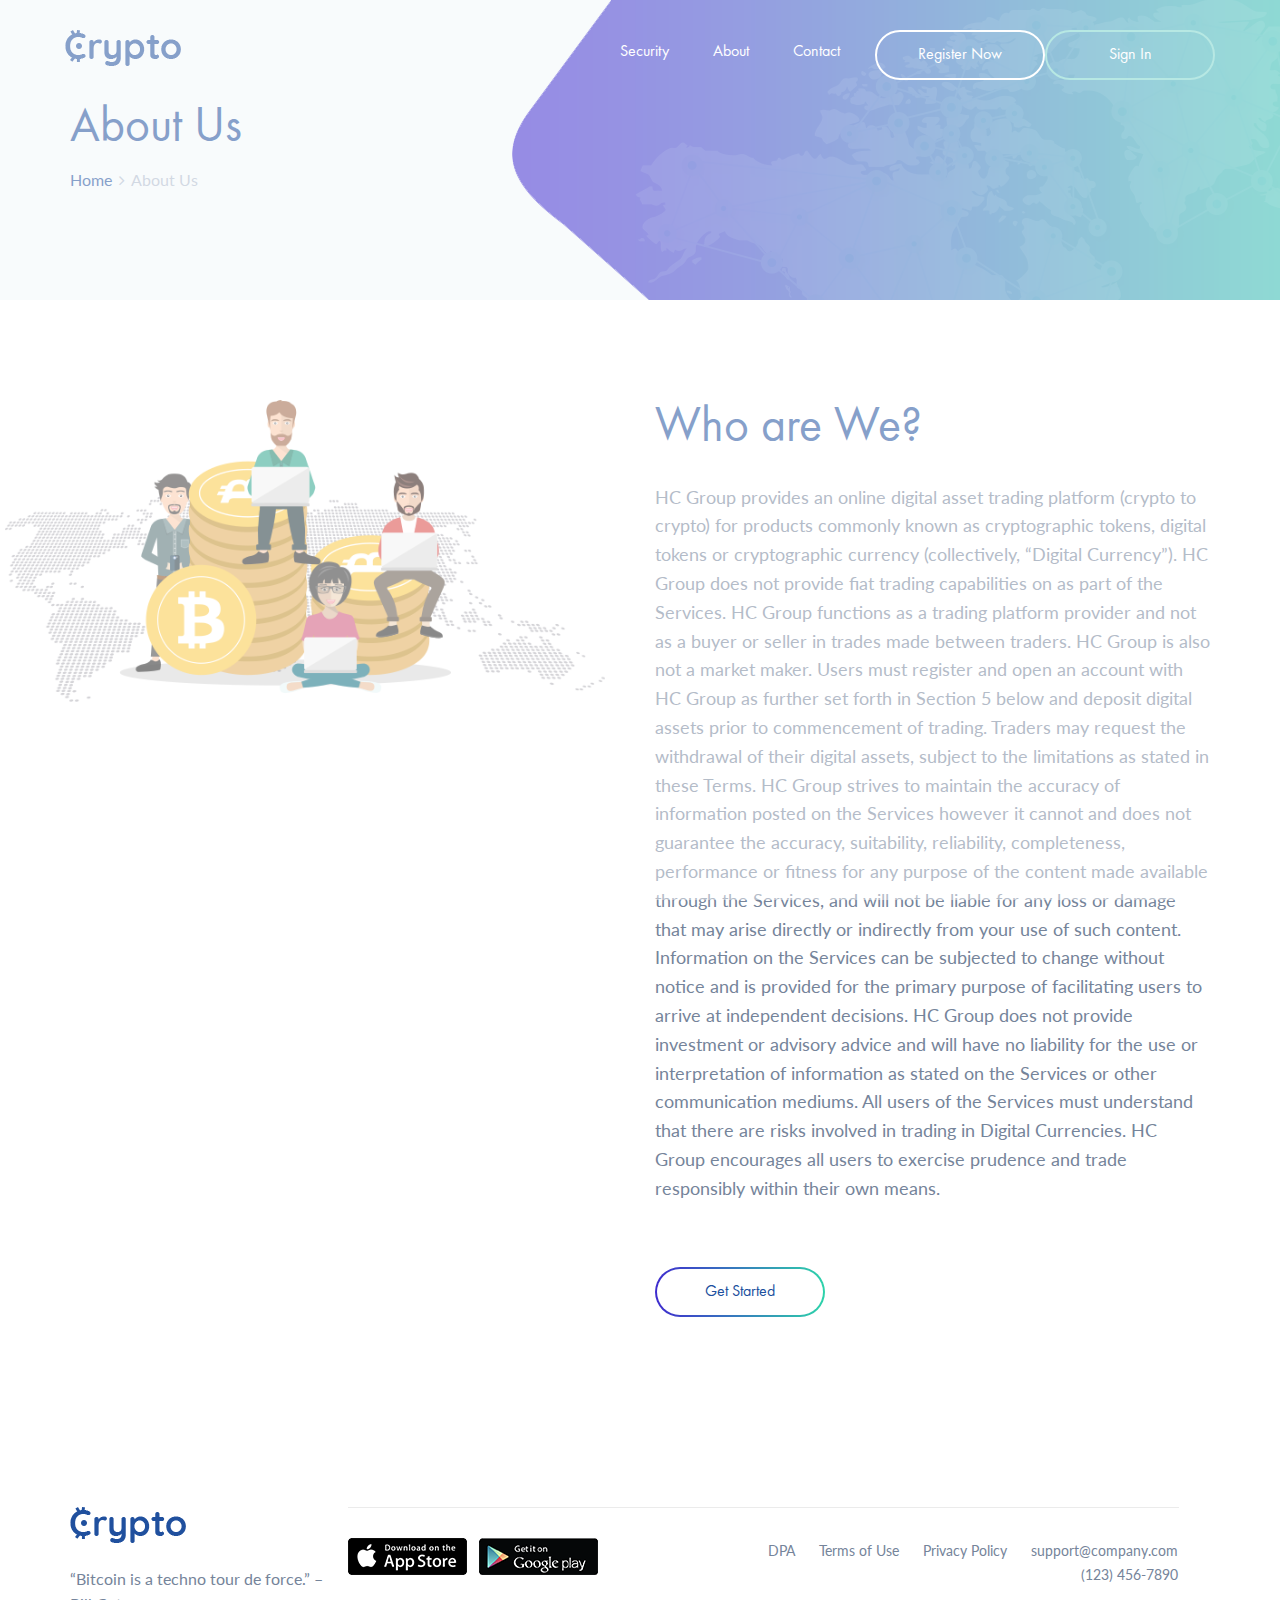
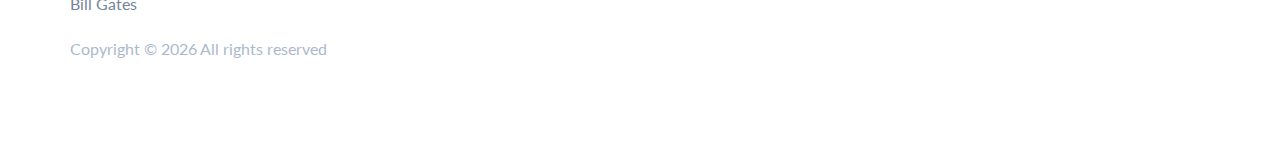
==== commit f71c6d42: "Beofre Registration" ====
--- a/about.html
+++ b/about.html
@@ -35,20 +35,24 @@
 	<!-- Header section -->
 	<header class="header-section clearfix">
 		<div class="container-fluid">
-			<a href="index.html" class="site-logo">
-				<img src="img/logo.png" alt="">
-			</a>
-			<div class="responsive-bar"><i class="fa fa-bars"></i></div>
-			<a href="" class="user"><i class="fa fa-user"></i></a>
-			<a href="" class="site-btn">Sign In</a>
-			<nav class="main-menu">
-				<ul class="menu-list">
-					<li><a href="about.html">About</a></li>
-					<li><a href="contact.html">Contact</a></li>
-				</ul>
-			</nav>
+		  <a href="index.html" class="site-logo">
+			<img src="img/logo.png" alt="" />
+		  </a>
+		  <div class="responsive-bar"><i class="fa fa-bars"></i></div>
+		  <a href="login.html" class="user"><i class="fa fa-user"></i></a>
+		  <a href="register.html" class="user"><i>Register</i></a>
+		  <a href="login.html" class="site-btn">Sign In</a>
+		  <a href="register.html" class="site-btn meta" id="registration">Register Now</a>
+		  <nav class="main-menu">
+			<ul class="menu-list">
+			  <li><a href="aml.html">Security</a></li>
+			  <li><a href="about.html">About</a></li>
+			  <li><a href="contact.html">Contact</a></li>
+			  
+			</ul>
+		  </nav>
 		</div>
-	</header>
+	  </header>
 	<!-- Header section end -->
 
 
@@ -57,7 +61,7 @@
 		<div class="container">
 			<h2>About Us</h2>
 			<div class="site-beradcamb">
-				<a href="">Home</a>
+				<a href="index.html">Home</a>
 				<span><i class="fa fa-angle-right"></i> About Us</span>
 			</div>
 		</div>
@@ -70,9 +74,10 @@
 		<div class="container">
 			<div class="row">
 				<div class="col-lg-6 offset-lg-6 about-text">
-					<h2>What is Bitcoin</h2>
-					<h5>Bitcoin is an innovative payment network and a new kind of money.</h5>
-					<p>Bitcoin is one of the most important inventions in all of human history. For the first time ever, anyone can send or receive any amount of money with anyone else, anywhere on the planet, conveniently and without restriction. It’s the dawn of a better, more free world.</p>
+					<h2>Who are We?</h2>
+					<p>HC Group provides an online digital asset trading platform (crypto to crypto) for products commonly known as cryptographic tokens, digital tokens or cryptographic currency (collectively, “Digital Currency”). HC Group does not provide fiat trading capabilities on as part of the Services. HC Group functions as a trading platform provider and not as a buyer or seller in trades made between traders. HC Group is also not a market maker. Users must register and open an account with HC Group as further set forth in Section 5 below and deposit digital assets prior to commencement of trading. Traders may request the withdrawal of their digital assets, subject to the limitations as stated in these Terms.
+
+						HC Group strives to maintain the accuracy of information posted on the Services however it cannot and does not guarantee the accuracy, suitability, reliability, completeness, performance or fitness for any purpose of the content made available through the Services, and will not be liable for any loss or damage that may arise directly or indirectly from your use of such content. Information on the Services can be subjected to change without notice and is provided for the primary purpose of facilitating users to arrive at independent decisions. HC Group does not provide investment or advisory advice and will have no liability for the use or interpretation of information as stated on the Services or other communication mediums. All users of the Services must understand that there are risks involved in trading in Digital Currencies. HC Group encourages all users to exercise prudence and trade responsibly within their own means.</p>					
 					<a href="" class="site-btn sb-gradients sbg-line mt-5">Get Started</a>
 				</div>
 			</div>
@@ -81,7 +86,74 @@
 			</div>
 		</div>
 	</section>
-	
+	<footer class="footer-section">
+		<div class="container">
+		  <div class="row spad">
+			<div class="col-md-6 col-lg-3 footer-widget">
+			  <img src="img/logo.png" class="mb-4" alt="" />
+			  <p>
+				“Bitcoin is a techno tour de force.” – Bill Gates
+			  </p>
+			  <span>
+				<!-- Link back to Colorlib can't be removed. Template is licensed under CC BY 3.0. -->
+				Copyright &copy;
+				<script>
+				  document.write(new Date().getFullYear());
+				</script>
+				All rights reserved 
+				<!-- <i class="fa fa-heart-o" aria-hidden="true"></i> by
+				<a href="https://colorlib.com" target="_blank">hc dev</a> -->
+				<!-- Link back to Colorlib can't be removed. Template is licensed under CC BY 3.0. --></span>
+			</div>
+			<!-- <div class="col-md-6 col-lg-2 offset-lg-1 footer-widget">
+				<h5 class="widget-title">Resources</h5>
+				<ul>
+				  <li><a href="#">How to Buy Coin</a></li>
+				  <li><a href="#">Coin Overview</a></li>
+				  <li><a href="#">Blog News</a></li>
+				  <li><a href="#">How to Sell Coin</a></li>
+				  <li><a href="#">Purchase Theme</a></li>
+				</ul>
+			  </div> -->
+			<!-- <div class="col-md-6 col-lg-2 offset-lg-1 footer-widget">
+				<h5 class="widget-title">Quick Links</h5>
+				<ul>
+				  <li><a href="#">Network Stats</a></li>
+				  <li><a href="#">Block Explorers</a></li>
+				  <li><a href="#">Governance</a></li>
+				  <li><a href="#">Exchange Markets</a></li>
+				  <li><a href="#">Get Theme</a></li>
+				</ul>
+			  </div>
+			  <div class="col-md-6 col-lg-3 footer-widget pl-lg-5 pl-3">
+				<h5 class="widget-title">Follow Us</h5>
+				<div class="social">
+				  <a href="" class="facebook"><i class="fa fa-facebook"></i></a>
+				  <a href="" class="google"><i class="fa fa-google-plus"></i></a>
+				  <a href="" class="instagram"><i class="fa fa-instagram"></i></a>
+				  <a href="" class="twitter"><i class="fa fa-twitter"></i></a>
+				</div>
+			  </div>
+			</div> -->
+			<div class="footer-bottom">
+			  <div class="row">
+				<div class="col-lg-4 store-links text-center text-lg-left pb-3 pb-lg-0">
+				  <a href=""><img src="img/appstore.png" alt="" class="mr-2" /></a>
+				  <a href=""><img src="img/playstore.png" alt="" /></a>
+				</div>
+				<div class="col-lg-8 text-center text-lg-right">
+				  <ul class="footer-nav">
+					<li><a href="dpa.html">DPA</a></li>
+					<li><a href="termsofuse.html">Terms of Use</a></li>
+					<li><a href="privacypolicy.html">Privacy Policy </a></li>
+					<li><a href="">support@company.com</a></li>
+					<li><a href="">(123) 456-7890</a></li>
+				  </ul>
+				</div>
+			  </div>
+			</div>
+		  </div>
+	  </footer>
 	<!--====== Javascripts & Jquery ======-->
 	<script src="js/jquery-3.2.1.min.js"></script>
 	<script src="js/owl.carousel.min.js"></script>
